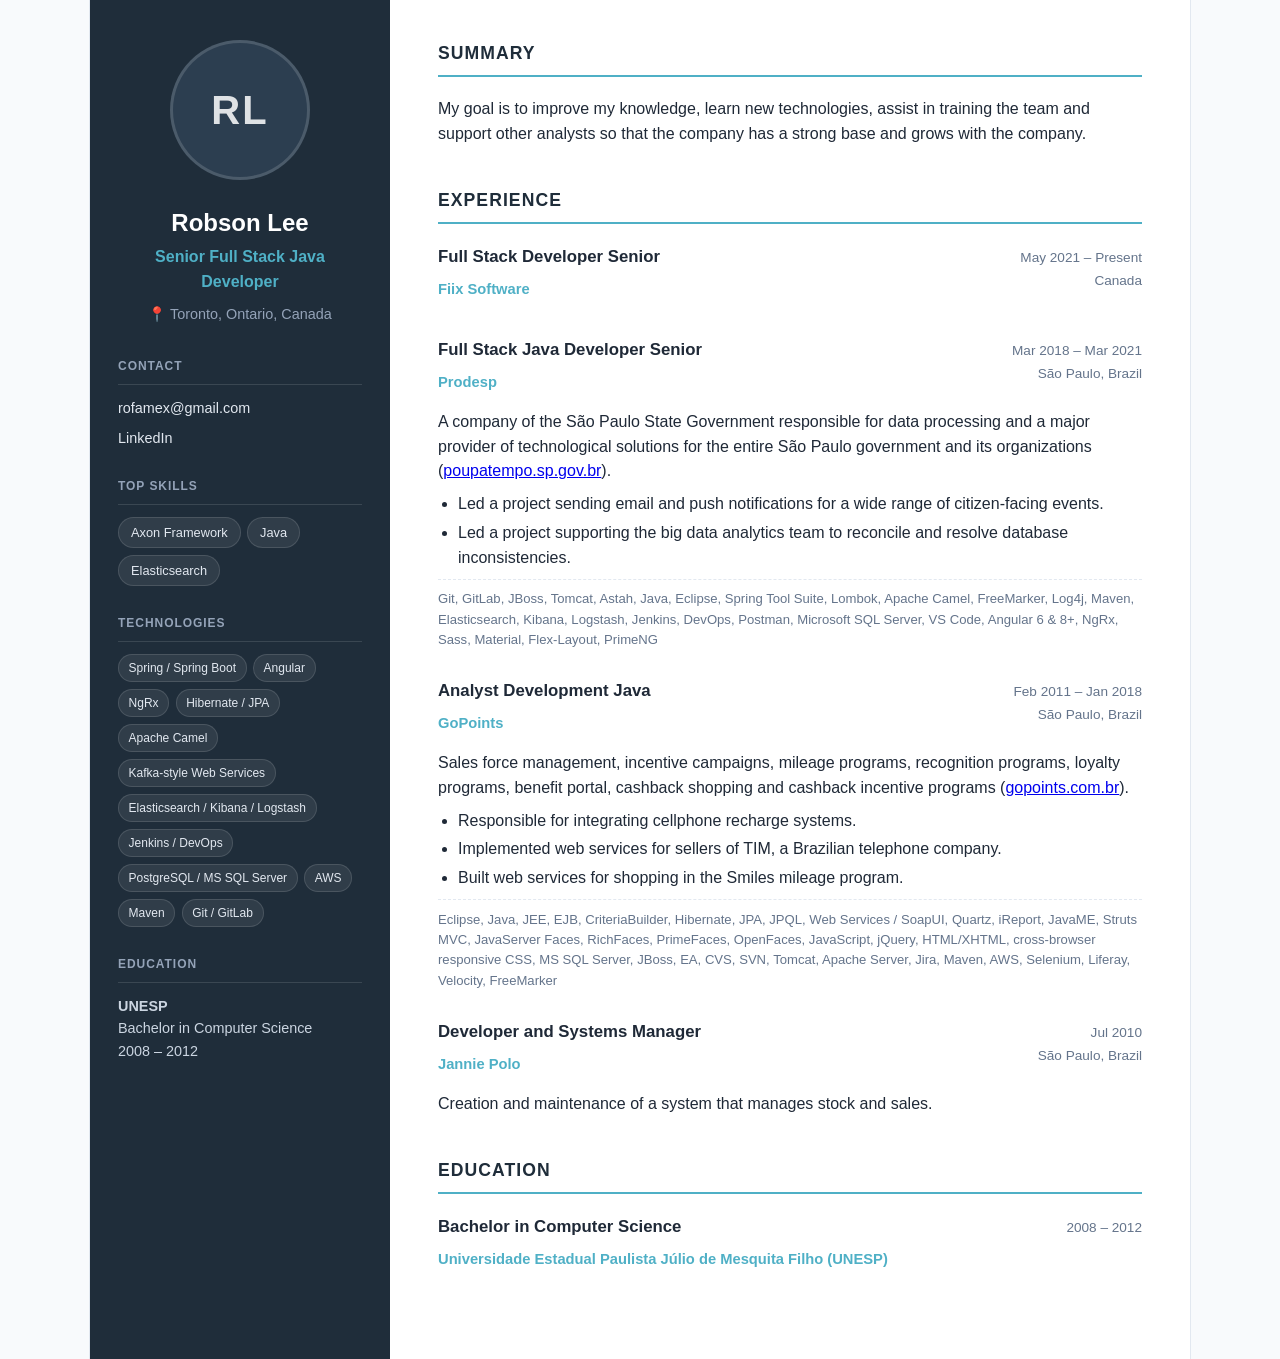
==== index.html @ 29cd68c8 "Replace curriculum showcase with personal résumé site Swap the learning-roadmap showcase for a résum" ====
<!DOCTYPE html>
<html lang="en">
<head>
<meta charset="UTF-8">
<meta name="viewport" content="width=device-width, initial-scale=1.0">
<title>Robson Lee — Senior Full Stack Java Developer</title>
<link rel="stylesheet" href="assets/css/style.css">
</head>
<body>
<div class="page">

  <aside class="sidebar">
    <div class="avatar">
      <img src="assets/img/photo.jpg" alt="Robson Lee"
           onerror="this.style.display='none'; this.parentElement.classList.add('avatar--empty')">
      <span class="avatar-fallback" aria-hidden="true">RL</span>
    </div>

    <h1 class="name">Robson Lee</h1>
    <p class="title">Senior Full Stack Java Developer</p>
    <p class="location">📍 Toronto, Ontario, Canada</p>

    <div class="sidebar-section">
      <h2>Contact</h2>
      <ul class="contact-list">
        <li><a href="mailto:rofamex@gmail.com">rofamex@gmail.com</a></li>
        <li><a href="https://www.linkedin.com/in/robsonlee-78b22043" target="_blank" rel="noopener">LinkedIn</a></li>
      </ul>
    </div>

    <div class="sidebar-section">
      <h2>Top Skills</h2>
      <ul class="pill-list">
        <li>Axon Framework</li>
        <li>Java</li>
        <li>Elasticsearch</li>
      </ul>
    </div>

    <div class="sidebar-section">
      <h2>Technologies</h2>
      <ul class="pill-list pill-list--tight">
        <li>Spring / Spring Boot</li>
        <li>Angular</li>
        <li>NgRx</li>
        <li>Hibernate / JPA</li>
        <li>Apache Camel</li>
        <li>Kafka-style Web Services</li>
        <li>Elasticsearch / Kibana / Logstash</li>
        <li>Jenkins / DevOps</li>
        <li>PostgreSQL / MS SQL Server</li>
        <li>AWS</li>
        <li>Maven</li>
        <li>Git / GitLab</li>
      </ul>
    </div>

    <div class="sidebar-section">
      <h2>Education</h2>
      <p class="edu">
        <strong>UNESP</strong><br>
        Bachelor in Computer Science<br>
        2008 – 2012
      </p>
    </div>
  </aside>

  <main class="content">

    <section class="block">
      <h2 class="block-title">Summary</h2>
      <p>
        My goal is to improve my knowledge, learn new technologies, assist in training the team
        and support other analysts so that the company has a strong base and grows with the company.
      </p>
    </section>

    <section class="block">
      <h2 class="block-title">Experience</h2>

      <article class="job">
        <div class="job-head">
          <div>
            <h3>Full Stack Developer Senior</h3>
            <p class="job-company">Fiix Software</p>
          </div>
          <div class="job-meta">
            <span class="job-dates">May 2021 – Present</span>
            <span class="job-location">Canada</span>
          </div>
        </div>
      </article>

      <article class="job">
        <div class="job-head">
          <div>
            <h3>Full Stack Java Developer Senior</h3>
            <p class="job-company">Prodesp</p>
          </div>
          <div class="job-meta">
            <span class="job-dates">Mar 2018 – Mar 2021</span>
            <span class="job-location">São Paulo, Brazil</span>
          </div>
        </div>
        <p>
          A company of the São Paulo State Government responsible for data processing and a major
          provider of technological solutions for the entire São Paulo government and its
          organizations (<a href="https://www.poupatempo.sp.gov.br/" target="_blank" rel="noopener">poupatempo.sp.gov.br</a>).
        </p>
        <ul>
          <li>Led a project sending email and push notifications for a wide range of citizen-facing events.</li>
          <li>Led a project supporting the big data analytics team to reconcile and resolve database inconsistencies.</li>
        </ul>
        <p class="job-tech">
          Git, GitLab, JBoss, Tomcat, Astah, Java, Eclipse, Spring Tool Suite, Lombok, Apache Camel,
          FreeMarker, Log4j, Maven, Elasticsearch, Kibana, Logstash, Jenkins, DevOps, Postman,
          Microsoft SQL Server, VS Code, Angular 6 &amp; 8+, NgRx, Sass, Material, Flex-Layout, PrimeNG
        </p>
      </article>

      <article class="job">
        <div class="job-head">
          <div>
            <h3>Analyst Development Java</h3>
            <p class="job-company">GoPoints</p>
          </div>
          <div class="job-meta">
            <span class="job-dates">Feb 2011 – Jan 2018</span>
            <span class="job-location">São Paulo, Brazil</span>
          </div>
        </div>
        <p>
          Sales force management, incentive campaigns, mileage programs, recognition programs,
          loyalty programs, benefit portal, cashback shopping and cashback incentive programs
          (<a href="https://www.gopoints.com.br/" target="_blank" rel="noopener">gopoints.com.br</a>).
        </p>
        <ul>
          <li>Responsible for integrating cellphone recharge systems.</li>
          <li>Implemented web services for sellers of TIM, a Brazilian telephone company.</li>
          <li>Built web services for shopping in the Smiles mileage program.</li>
        </ul>
        <p class="job-tech">
          Eclipse, Java, JEE, EJB, CriteriaBuilder, Hibernate, JPA, JPQL, Web Services / SoapUI,
          Quartz, iReport, JavaME, Struts MVC, JavaServer Faces, RichFaces, PrimeFaces, OpenFaces,
          JavaScript, jQuery, HTML/XHTML, cross-browser responsive CSS, MS SQL Server, JBoss,
          EA, CVS, SVN, Tomcat, Apache Server, Jira, Maven, AWS, Selenium, Liferay, Velocity, FreeMarker
        </p>
      </article>

      <article class="job">
        <div class="job-head">
          <div>
            <h3>Developer and Systems Manager</h3>
            <p class="job-company">Jannie Polo</p>
          </div>
          <div class="job-meta">
            <span class="job-dates">Jul 2010</span>
            <span class="job-location">São Paulo, Brazil</span>
          </div>
        </div>
        <p>Creation and maintenance of a system that manages stock and sales.</p>
      </article>
    </section>

    <section class="block">
      <h2 class="block-title">Education</h2>
      <article class="job">
        <div class="job-head">
          <div>
            <h3>Bachelor in Computer Science</h3>
            <p class="job-company">Universidade Estadual Paulista Júlio de Mesquita Filho (UNESP)</p>
          </div>
          <div class="job-meta">
            <span class="job-dates">2008 – 2012</span>
          </div>
        </div>
      </article>
    </section>

  </main>
</div>
</body>
</html>
---- assets/css/style.css ----
:root {
  --navy: #1f2d3a;
  --navy-light: #2c3e50;
  --accent: #4fb0c6;
  --ink: #1f2937;
  --muted: #64748b;
  --border: #e2e8f0;
  --bg: #f8fafc;
  --card: #ffffff;
}

* { box-sizing: border-box; }

body {
  margin: 0;
  font-family: -apple-system, BlinkMacSystemFont, "Segoe UI", Roboto, Helvetica, Arial, sans-serif;
  color: var(--ink);
  background: var(--bg);
  line-height: 1.55;
}

.page {
  display: grid;
  grid-template-columns: 300px 1fr;
  min-height: 100vh;
  max-width: 1100px;
  margin: 0 auto;
  box-shadow: 0 0 0 1px var(--border);
  background: var(--card);
}

/* Sidebar */
.sidebar {
  background: var(--navy);
  color: #e2e8f0;
  padding: 2.5rem 1.75rem;
}

.avatar {
  width: 140px;
  height: 140px;
  border-radius: 50%;
  overflow: hidden;
  margin: 0 auto 1.5rem;
  background: var(--navy-light);
  display: flex;
  align-items: center;
  justify-content: center;
  border: 3px solid rgba(255, 255, 255, 0.15);
}

.avatar img {
  width: 100%;
  height: 100%;
  object-fit: cover;
}

.avatar-fallback {
  display: none;
  font-size: 2.5rem;
  font-weight: 600;
  color: rgba(255, 255, 255, 0.85);
  letter-spacing: 0.05em;
}

/* Shown only when the photo fails to load, i.e. assets/img/photo.jpg is not yet present */
.avatar--empty .avatar-fallback {
  display: block;
}

.name {
  font-size: 1.5rem;
  font-weight: 700;
  text-align: center;
  margin: 0 0 0.25rem;
  color: #fff;
}

.title {
  text-align: center;
  color: var(--accent);
  font-weight: 600;
  margin: 0 0 0.5rem;
}

.location {
  text-align: center;
  color: #94a3b8;
  font-size: 0.9rem;
  margin: 0 0 2rem;
}

.sidebar-section {
  margin-bottom: 1.75rem;
}

.sidebar-section h2 {
  font-size: 0.75rem;
  text-transform: uppercase;
  letter-spacing: 0.08em;
  color: #94a3b8;
  margin: 0 0 0.75rem;
  border-bottom: 1px solid rgba(255, 255, 255, 0.12);
  padding-bottom: 0.5rem;
}

.contact-list {
  list-style: none;
  margin: 0;
  padding: 0;
  font-size: 0.9rem;
}

.contact-list li {
  margin-bottom: 0.5rem;
  word-break: break-word;
}

.contact-list a {
  color: #e2e8f0;
  text-decoration: none;
}

.contact-list a:hover {
  color: var(--accent);
}

.pill-list {
  list-style: none;
  margin: 0;
  padding: 0;
  display: flex;
  flex-wrap: wrap;
  gap: 0.4rem;
}

.pill-list li {
  background: rgba(255, 255, 255, 0.08);
  border: 1px solid rgba(255, 255, 255, 0.12);
  border-radius: 999px;
  padding: 0.3rem 0.75rem;
  font-size: 0.8rem;
}

.pill-list--tight li {
  font-size: 0.75rem;
  padding: 0.25rem 0.6rem;
}

.edu {
  font-size: 0.9rem;
  color: #cbd5e1;
  margin: 0;
}

/* Main content */
.content {
  padding: 2.5rem 3rem;
}

.block {
  margin-bottom: 2.5rem;
}

.block-title {
  font-size: 1.1rem;
  text-transform: uppercase;
  letter-spacing: 0.06em;
  color: var(--navy);
  border-bottom: 2px solid var(--accent);
  padding-bottom: 0.5rem;
  margin: 0 0 1.25rem;
}

.job {
  margin-bottom: 1.75rem;
}

.job:last-child {
  margin-bottom: 0;
}

.job-head {
  display: flex;
  justify-content: space-between;
  align-items: baseline;
  flex-wrap: wrap;
  gap: 0.25rem 1rem;
  margin-bottom: 0.4rem;
}

.job h3 {
  margin: 0;
  font-size: 1.05rem;
  color: var(--ink);
}

.job-company {
  margin: 0.15rem 0 0;
  color: var(--accent);
  font-weight: 600;
  font-size: 0.92rem;
}

.job-meta {
  text-align: right;
  color: var(--muted);
  font-size: 0.85rem;
  display: flex;
  flex-direction: column;
  gap: 0.1rem;
  white-space: nowrap;
}

.job p {
  margin: 0.5rem 0;
}

.job ul {
  margin: 0.5rem 0;
  padding-left: 1.25rem;
}

.job li {
  margin-bottom: 0.25rem;
}

.job-tech {
  font-size: 0.82rem;
  color: var(--muted);
  border-top: 1px dashed var(--border);
  padding-top: 0.6rem;
  margin-top: 0.75rem;
}

@media (max-width: 800px) {
  .page {
    grid-template-columns: 1fr;
    box-shadow: none;
  }

  .content {
    padding: 2rem 1.5rem;
  }

  .job-meta {
    text-align: left;
  }
}

@media print {
  body { background: #fff; }
  .page { box-shadow: none; max-width: none; }
}
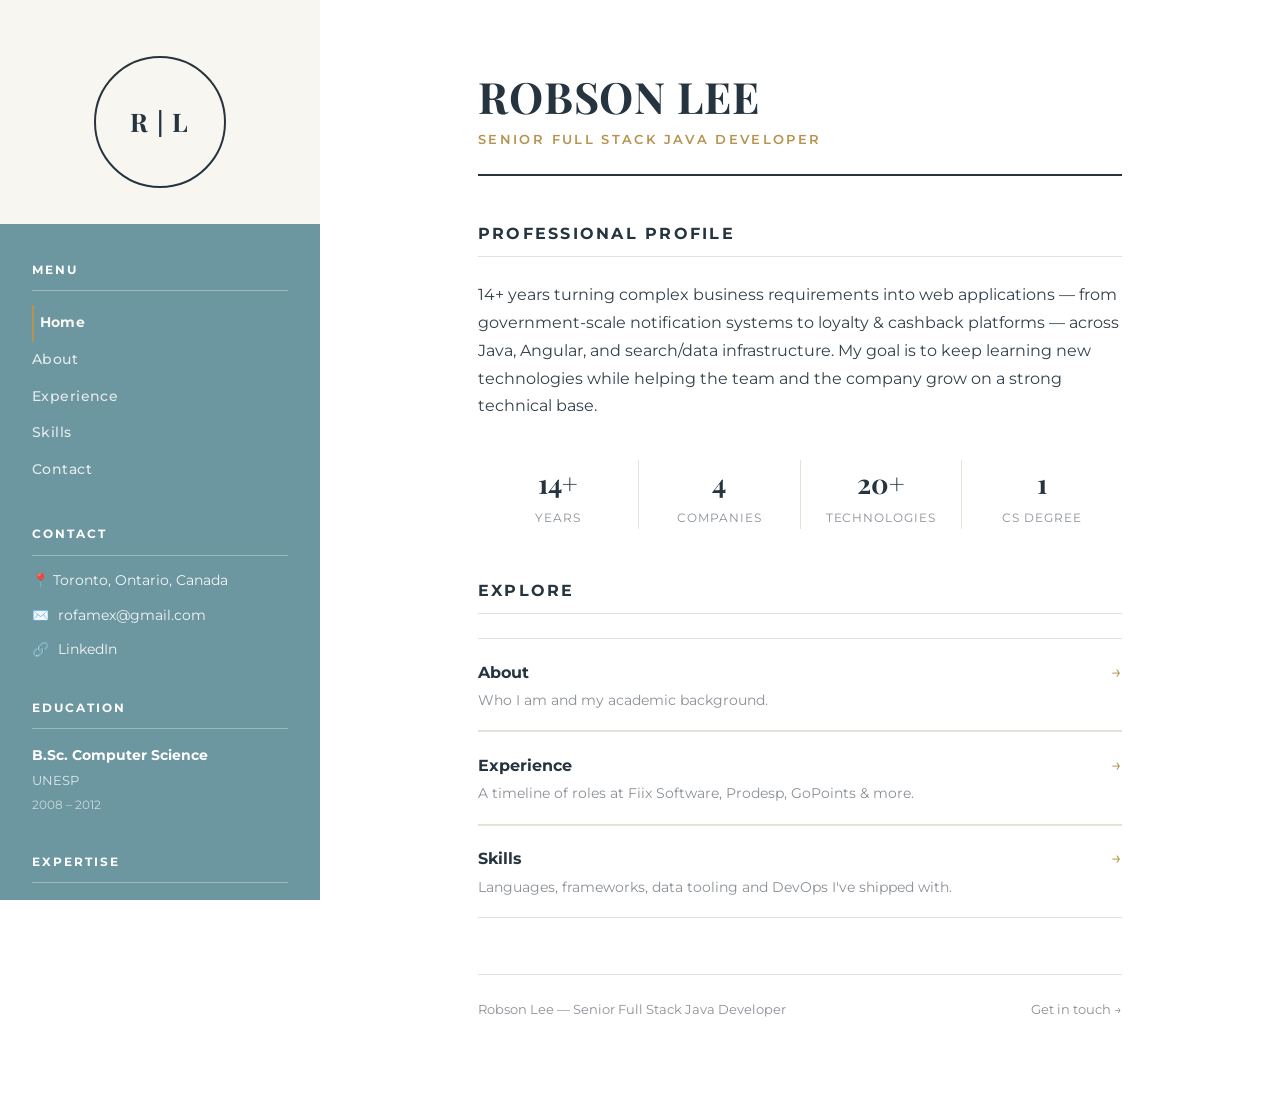
==== commit c87035de: "main" ====
--- a/index.html
+++ b/index.html
@@ -4,180 +4,143 @@
 <meta charset="UTF-8">
 <meta name="viewport" content="width=device-width, initial-scale=1.0">
 <title>Robson Lee — Senior Full Stack Java Developer</title>
+<link rel="preconnect" href="https://fonts.googleapis.com">
+<link rel="preconnect" href="https://fonts.gstatic.com" crossorigin>
+<link href="https://fonts.googleapis.com/css2?family=Playfair+Display:wght@700;800&family=Montserrat:wght@400;500;600;700;800&display=swap" rel="stylesheet">
 <link rel="stylesheet" href="assets/css/style.css">
 </head>
 <body>
-<div class="page">
+<div class="layout">
 
   <aside class="sidebar">
-    <div class="avatar">
-      <img src="assets/img/photo.jpg" alt="Robson Lee"
-           onerror="this.style.display='none'; this.parentElement.classList.add('avatar--empty')">
-      <span class="avatar-fallback" aria-hidden="true">RL</span>
+    <div class="sidebar-top">
+      <div class="avatar">
+        <img src="assets/img/photo.jpg" alt="Robson Lee"
+             onerror="this.style.display='none'; this.parentElement.classList.add('avatar--empty')">
+        <span class="avatar-fallback" aria-hidden="true">R | L</span>
+      </div>
     </div>
 
-    <h1 class="name">Robson Lee</h1>
-    <p class="title">Senior Full Stack Java Developer</p>
-    <p class="location">📍 Toronto, Ontario, Canada</p>
+    <div class="sidebar-bottom">
+      <div class="side-section">
+        <p class="side-heading">Menu</p>
+        <ul class="side-nav">
+          <li><a href="index.html" class="active">Home</a></li>
+          <li><a href="about.html">About</a></li>
+          <li><a href="experience.html">Experience</a></li>
+          <li><a href="skills.html">Skills</a></li>
+          <li><a href="contact.html">Contact</a></li>
+        </ul>
+      </div>
 
-    <div class="sidebar-section">
-      <h2>Contact</h2>
-      <ul class="contact-list">
-        <li><a href="mailto:rofamex@gmail.com">rofamex@gmail.com</a></li>
-        <li><a href="https://www.linkedin.com/in/robsonlee-78b22043" target="_blank" rel="noopener">LinkedIn</a></li>
-      </ul>
-    </div>
+      <div class="side-section">
+        <p class="side-heading">Contact</p>
+        <ul class="side-contact-list">
+          <li>📍 Toronto, Ontario, Canada</li>
+          <li>✉️ <a href="mailto:rofamex@gmail.com">rofamex@gmail.com</a></li>
+          <li>🔗 <a href="https://www.linkedin.com/in/robsonlee-78b22043" target="_blank" rel="noopener">LinkedIn</a></li>
+        </ul>
+      </div>
 
-    <div class="sidebar-section">
-      <h2>Top Skills</h2>
-      <ul class="pill-list">
-        <li>Axon Framework</li>
-        <li>Java</li>
-        <li>Elasticsearch</li>
-      </ul>
-    </div>
+      <div class="side-section">
+        <p class="side-heading">Education</p>
+        <p class="side-edu-degree">B.Sc. Computer Science</p>
+        <p class="side-edu-school">UNESP</p>
+        <p class="side-edu-dates">2008 – 2012</p>
+      </div>
 
-    <div class="sidebar-section">
-      <h2>Technologies</h2>
-      <ul class="pill-list pill-list--tight">
-        <li>Spring / Spring Boot</li>
-        <li>Angular</li>
-        <li>NgRx</li>
-        <li>Hibernate / JPA</li>
-        <li>Apache Camel</li>
-        <li>Kafka-style Web Services</li>
-        <li>Elasticsearch / Kibana / Logstash</li>
-        <li>Jenkins / DevOps</li>
-        <li>PostgreSQL / MS SQL Server</li>
-        <li>AWS</li>
-        <li>Maven</li>
-        <li>Git / GitLab</li>
-      </ul>
-    </div>
-
-    <div class="sidebar-section">
-      <h2>Education</h2>
-      <p class="edu">
-        <strong>UNESP</strong><br>
-        Bachelor in Computer Science<br>
-        2008 – 2012
-      </p>
+      <div class="side-section">
+        <p class="side-heading">Expertise</p>
+        <ul class="side-plain-list">
+          <li>Axon Framework</li>
+          <li>Java</li>
+          <li>Elasticsearch</li>
+        </ul>
+      </div>
     </div>
   </aside>
 
-  <main class="content">
+  <main class="main">
+    <div class="main-inner">
 
-    <section class="block">
-      <h2 class="block-title">Summary</h2>
-      <p>
-        My goal is to improve my knowledge, learn new technologies, assist in training the team
-        and support other analysts so that the company has a strong base and grows with the company.
-      </p>
-    </section>
+      <div class="masthead">
+        <h1 class="masthead-name">Robson Lee</h1>
+        <p class="masthead-title">Senior Full Stack Java Developer</p>
+        <hr class="masthead-rule">
+      </div>
 
-    <section class="block">
-      <h2 class="block-title">Experience</h2>
+      <div class="section-block">
+        <p class="section-heading">Professional Profile</p>
+        <hr class="section-rule">
+        <p class="lede">
+          14+ years turning complex business requirements into web applications —
+          from government-scale notification systems to loyalty &amp; cashback
+          platforms — across Java, Angular, and search/data infrastructure. My
+          goal is to keep learning new technologies while helping the team and
+          the company grow on a strong technical base.
+        </p>
 
-      <article class="job">
-        <div class="job-head">
-          <div>
-            <h3>Full Stack Developer Senior</h3>
-            <p class="job-company">Fiix Software</p>
+        <div class="stats-row">
+          <div class="stat">
+            <div class="stat-num">14+</div>
+            <div class="stat-label">Years</div>
           </div>
-          <div class="job-meta">
-            <span class="job-dates">May 2021 – Present</span>
-            <span class="job-location">Canada</span>
+          <div class="stat">
+            <div class="stat-num">4</div>
+            <div class="stat-label">Companies</div>
+          </div>
+          <div class="stat">
+            <div class="stat-num">20+</div>
+            <div class="stat-label">Technologies</div>
+          </div>
+          <div class="stat">
+            <div class="stat-num">1</div>
+            <div class="stat-label">CS Degree</div>
           </div>
         </div>
-      </article>
+      </div>
 
-      <article class="job">
-        <div class="job-head">
-          <div>
-            <h3>Full Stack Java Developer Senior</h3>
-            <p class="job-company">Prodesp</p>
-          </div>
-          <div class="job-meta">
-            <span class="job-dates">Mar 2018 – Mar 2021</span>
-            <span class="job-location">São Paulo, Brazil</span>
-          </div>
-        </div>
-        <p>
-          A company of the São Paulo State Government responsible for data processing and a major
-          provider of technological solutions for the entire São Paulo government and its
-          organizations (<a href="https://www.poupatempo.sp.gov.br/" target="_blank" rel="noopener">poupatempo.sp.gov.br</a>).
-        </p>
-        <ul>
-          <li>Led a project sending email and push notifications for a wide range of citizen-facing events.</li>
-          <li>Led a project supporting the big data analytics team to reconcile and resolve database inconsistencies.</li>
+      <div class="section-block">
+        <p class="section-heading">Explore</p>
+        <hr class="section-rule">
+        <ul class="link-list">
+          <li>
+            <a href="about.html" class="link-item">
+              <div class="link-item-text">
+                <h3>About</h3>
+                <p>Who I am and my academic background.</p>
+              </div>
+              <span class="link-item-arrow">→</span>
+            </a>
+          </li>
+          <li>
+            <a href="experience.html" class="link-item">
+              <div class="link-item-text">
+                <h3>Experience</h3>
+                <p>A timeline of roles at Fiix Software, Prodesp, GoPoints &amp; more.</p>
+              </div>
+              <span class="link-item-arrow">→</span>
+            </a>
+          </li>
+          <li>
+            <a href="skills.html" class="link-item">
+              <div class="link-item-text">
+                <h3>Skills</h3>
+                <p>Languages, frameworks, data tooling and DevOps I've shipped with.</p>
+              </div>
+              <span class="link-item-arrow">→</span>
+            </a>
+          </li>
         </ul>
-        <p class="job-tech">
-          Git, GitLab, JBoss, Tomcat, Astah, Java, Eclipse, Spring Tool Suite, Lombok, Apache Camel,
-          FreeMarker, Log4j, Maven, Elasticsearch, Kibana, Logstash, Jenkins, DevOps, Postman,
-          Microsoft SQL Server, VS Code, Angular 6 &amp; 8+, NgRx, Sass, Material, Flex-Layout, PrimeNG
-        </p>
-      </article>
+      </div>
 
-      <article class="job">
-        <div class="job-head">
-          <div>
-            <h3>Analyst Development Java</h3>
-            <p class="job-company">GoPoints</p>
-          </div>
-          <div class="job-meta">
-            <span class="job-dates">Feb 2011 – Jan 2018</span>
-            <span class="job-location">São Paulo, Brazil</span>
-          </div>
-        </div>
-        <p>
-          Sales force management, incentive campaigns, mileage programs, recognition programs,
-          loyalty programs, benefit portal, cashback shopping and cashback incentive programs
-          (<a href="https://www.gopoints.com.br/" target="_blank" rel="noopener">gopoints.com.br</a>).
-        </p>
-        <ul>
-          <li>Responsible for integrating cellphone recharge systems.</li>
-          <li>Implemented web services for sellers of TIM, a Brazilian telephone company.</li>
-          <li>Built web services for shopping in the Smiles mileage program.</li>
-        </ul>
-        <p class="job-tech">
-          Eclipse, Java, JEE, EJB, CriteriaBuilder, Hibernate, JPA, JPQL, Web Services / SoapUI,
-          Quartz, iReport, JavaME, Struts MVC, JavaServer Faces, RichFaces, PrimeFaces, OpenFaces,
-          JavaScript, jQuery, HTML/XHTML, cross-browser responsive CSS, MS SQL Server, JBoss,
-          EA, CVS, SVN, Tomcat, Apache Server, Jira, Maven, AWS, Selenium, Liferay, Velocity, FreeMarker
-        </p>
-      </article>
+      <div class="main-footer">
+        <span>Robson Lee — Senior Full Stack Java Developer</span>
+        <a href="contact.html">Get in touch →</a>
+      </div>
+    </div>
+  </main>
 
-      <article class="job">
-        <div class="job-head">
-          <div>
-            <h3>Developer and Systems Manager</h3>
-            <p class="job-company">Jannie Polo</p>
-          </div>
-          <div class="job-meta">
-            <span class="job-dates">Jul 2010</span>
-            <span class="job-location">São Paulo, Brazil</span>
-          </div>
-        </div>
-        <p>Creation and maintenance of a system that manages stock and sales.</p>
-      </article>
-    </section>
-
-    <section class="block">
-      <h2 class="block-title">Education</h2>
-      <article class="job">
-        <div class="job-head">
-          <div>
-            <h3>Bachelor in Computer Science</h3>
-            <p class="job-company">Universidade Estadual Paulista Júlio de Mesquita Filho (UNESP)</p>
-          </div>
-          <div class="job-meta">
-            <span class="job-dates">2008 – 2012</span>
-          </div>
-        </div>
-      </article>
-    </section>
-
-  </main>
 </div>
 </body>
 </html>
--- a/assets/css/style.css
+++ b/assets/css/style.css
@@ -1,254 +1,412 @@
+/* ---------- Design tokens (Michelle Harper–style template) ---------- */
 :root {
-  --navy: #1f2d3a;
-  --navy-light: #2c3e50;
-  --accent: #4fb0c6;
-  --ink: #1f2937;
-  --muted: #64748b;
-  --border: #e2e8f0;
-  --bg: #f8fafc;
-  --card: #ffffff;
+  --cream: #f7f6f1;
+  --teal: #6c96a0;
+  --teal-deep: #587e88;
+  --teal-line: rgba(255, 255, 255, 0.32);
+  --navy: #26343f;
+  --navy-soft: #3b4c59;
+  --gold: #b6934f;
+  --ink: #33404b;
+  --muted: #8b9096;
+  --border: #e4e1d8;
+  --white: #ffffff;
+  --radius: 6px;
 }
 
 * { box-sizing: border-box; }
+html { scroll-behavior: smooth; }
 
 body {
   margin: 0;
-  font-family: -apple-system, BlinkMacSystemFont, "Segoe UI", Roboto, Helvetica, Arial, sans-serif;
+  font-family: "Montserrat", -apple-system, BlinkMacSystemFont, "Segoe UI", sans-serif;
   color: var(--ink);
-  background: var(--bg);
-  line-height: 1.55;
-}
-
-.page {
+  background: var(--white);
+  line-height: 1.7;
+  -webkit-font-smoothing: antialiased;
+}
+
+.serif, .masthead-name {
+  font-family: "Playfair Display", Georgia, "Times New Roman", serif;
+}
+
+a { color: inherit; }
+img { max-width: 100%; display: block; }
+
+/* ---------- Layout ---------- */
+.layout {
   display: grid;
-  grid-template-columns: 300px 1fr;
+  grid-template-columns: 320px 1fr;
   min-height: 100vh;
-  max-width: 1100px;
-  margin: 0 auto;
-  box-shadow: 0 0 0 1px var(--border);
-  background: var(--card);
-}
-
-/* Sidebar */
+}
+
 .sidebar {
-  background: var(--navy);
-  color: #e2e8f0;
-  padding: 2.5rem 1.75rem;
+  position: sticky;
+  top: 0;
+  height: 100vh;
+  display: flex;
+  flex-direction: column;
+}
+
+.main { background: var(--white); min-width: 0; }
+
+.main-inner { max-width: 740px; margin: 0 auto; padding: 4.5rem 3rem 5rem; }
+
+@media (max-width: 900px) {
+  .layout { grid-template-columns: 1fr; }
+  .sidebar { position: static; height: auto; }
+  .main-inner { padding: 3rem 1.5rem 4rem; }
+}
+
+/* ---------- Sidebar: top (monogram) ---------- */
+.sidebar-top {
+  background: var(--cream);
+  padding: 3.5rem 2rem 2.25rem;
+  display: flex;
+  justify-content: center;
 }
 
 .avatar {
-  width: 140px;
-  height: 140px;
+  position: relative;
+  width: 132px;
+  height: 132px;
   border-radius: 50%;
   overflow: hidden;
-  margin: 0 auto 1.5rem;
-  background: var(--navy-light);
+  background: transparent;
   display: flex;
   align-items: center;
   justify-content: center;
-  border: 3px solid rgba(255, 255, 255, 0.15);
-}
-
-.avatar img {
-  width: 100%;
-  height: 100%;
-  object-fit: cover;
-}
+  border: 2px solid var(--navy);
+}
+
+.avatar img { width: 100%; height: 100%; object-fit: cover; }
 
 .avatar-fallback {
   display: none;
-  font-size: 2.5rem;
+  font-family: "Playfair Display", serif;
+  font-size: 1.6rem;
+  font-weight: 700;
+  color: var(--navy);
+  letter-spacing: 0.06em;
+}
+
+.avatar--empty .avatar-fallback { display: block; }
+
+/* ---------- Sidebar: bottom (teal) ---------- */
+.sidebar-bottom {
+  background: var(--teal);
+  color: #fff;
+  padding: 2.25rem 2rem 3rem;
+  flex: 1;
+  overflow-y: auto;
+}
+
+.side-section { margin-bottom: 2.25rem; }
+.side-section:last-child { margin-bottom: 0; }
+
+.side-heading {
+  font-size: 0.76rem;
+  font-weight: 700;
+  letter-spacing: 0.16em;
+  text-transform: uppercase;
+  color: #fff;
+  margin: 0 0 0.85rem;
+  padding-bottom: 0.6rem;
+  border-bottom: 1px solid var(--teal-line);
+}
+
+/* ---------- Sidebar: nav ---------- */
+.side-nav { list-style: none; margin: 0; padding: 0; }
+
+.side-nav a {
+  display: block;
+  text-decoration: none;
+  color: rgba(255, 255, 255, 0.82);
+  font-size: 0.88rem;
+  font-weight: 500;
+  letter-spacing: 0.03em;
+  padding: 0.4rem 0;
+  transition: color 0.15s ease, padding-left 0.15s ease;
+}
+
+.side-nav a:hover { color: #fff; }
+
+.side-nav a.active {
+  color: var(--cream);
+  font-weight: 700;
+  padding-left: 0.35rem;
+  border-left: 2px solid var(--gold);
+}
+
+/* ---------- Sidebar: contact / education / expertise ---------- */
+.side-contact-list { list-style: none; margin: 0; padding: 0; font-size: 0.86rem; }
+
+.side-contact-list li {
+  display: flex;
+  align-items: flex-start;
+  gap: 0.55rem;
+  margin-bottom: 0.7rem;
+  color: rgba(255, 255, 255, 0.92);
+}
+
+.side-contact-list a { text-decoration: none; color: rgba(255, 255, 255, 0.92); word-break: break-word; }
+.side-contact-list a:hover { color: var(--gold); }
+
+.side-edu-degree { font-weight: 700; font-size: 0.9rem; margin: 0 0 0.15rem; color: #fff; }
+.side-edu-school { font-size: 0.83rem; color: rgba(255, 255, 255, 0.78); margin: 0 0 0.15rem; }
+.side-edu-dates { font-size: 0.78rem; color: rgba(255, 255, 255, 0.65); margin: 0; }
+
+.side-plain-list { list-style: none; margin: 0; padding: 0; font-size: 0.87rem; }
+
+.side-plain-list li {
+  position: relative;
+  padding-left: 0.9rem;
+  margin-bottom: 0.55rem;
+  color: rgba(255, 255, 255, 0.92);
+}
+
+.side-plain-list li::before {
+  content: "";
+  position: absolute;
+  left: 0;
+  top: 0.5em;
+  width: 5px;
+  height: 5px;
+  background: var(--gold);
+}
+
+/* ---------- Main: masthead ---------- */
+.masthead { margin-bottom: 2.75rem; }
+
+.masthead-name {
+  font-size: clamp(2rem, 4vw, 2.7rem);
+  font-weight: 700;
+  letter-spacing: 0.02em;
+  text-transform: uppercase;
+  color: var(--navy);
+  margin: 0 0 0.4rem;
+  line-height: 1.15;
+}
+
+.masthead-title {
+  font-size: 0.82rem;
   font-weight: 600;
-  color: rgba(255, 255, 255, 0.85);
-  letter-spacing: 0.05em;
-}
-
-/* Shown only when the photo fails to load, i.e. assets/img/photo.jpg is not yet present */
-.avatar--empty .avatar-fallback {
-  display: block;
-}
-
-.name {
-  font-size: 1.5rem;
-  font-weight: 700;
+  letter-spacing: 0.18em;
+  text-transform: uppercase;
+  color: var(--gold);
+  margin: 0 0 1.5rem;
+}
+
+.masthead-rule { border: none; border-top: 2px solid var(--navy); margin: 0; }
+
+/* ---------- Main: section heading (heading + full-width rule) ---------- */
+.section-heading {
+  font-size: 1rem;
+  font-weight: 700;
+  letter-spacing: 0.14em;
+  text-transform: uppercase;
+  color: var(--navy);
+  margin: 0 0 0.55rem;
+}
+
+.section-rule {
+  border: none;
+  border-top: 1px solid var(--border);
+  margin: 0 0 1.5rem;
+}
+
+.section-block { margin-bottom: 3rem; }
+.section-block:last-child { margin-bottom: 0; }
+
+.lede { font-size: 1.02rem; color: var(--ink); max-width: 60ch; }
+
+/* ---------- Stats row ---------- */
+.stats-row {
+  display: flex;
+  gap: 0;
+  margin: 2.5rem 0 3rem;
+}
+
+.stat {
+  flex: 1;
   text-align: center;
-  margin: 0 0 0.25rem;
-  color: #fff;
-}
-
-.title {
-  text-align: center;
-  color: var(--accent);
-  font-weight: 600;
-  margin: 0 0 0.5rem;
-}
-
-.location {
-  text-align: center;
-  color: #94a3b8;
-  font-size: 0.9rem;
-  margin: 0 0 2rem;
-}
-
-.sidebar-section {
-  margin-bottom: 1.75rem;
-}
-
-.sidebar-section h2 {
-  font-size: 0.75rem;
+  padding: 0 0.5rem;
+  border-right: 1px solid var(--border);
+}
+
+.stat:last-child { border-right: none; }
+
+.stat-num {
+  font-family: "Playfair Display", serif;
+  font-size: 1.7rem;
+  font-weight: 700;
+  color: var(--navy);
+}
+
+.stat-label {
+  font-size: 0.72rem;
+  color: var(--muted);
   text-transform: uppercase;
   letter-spacing: 0.08em;
-  color: #94a3b8;
-  margin: 0 0 0.75rem;
-  border-bottom: 1px solid rgba(255, 255, 255, 0.12);
-  padding-bottom: 0.5rem;
-}
-
-.contact-list {
-  list-style: none;
-  margin: 0;
-  padding: 0;
-  font-size: 0.9rem;
-}
-
-.contact-list li {
-  margin-bottom: 0.5rem;
-  word-break: break-word;
-}
-
-.contact-list a {
-  color: #e2e8f0;
+  margin-top: 0.2rem;
+}
+
+@media (max-width: 560px) {
+  .stats-row { flex-wrap: wrap; row-gap: 1rem; }
+  .stat { flex: 1 1 50%; border-right: none; }
+}
+
+/* ---------- Link list (home "explore") ---------- */
+.link-list { list-style: none; margin: 0; padding: 0; }
+
+.link-item {
+  display: flex;
+  align-items: baseline;
+  justify-content: space-between;
+  gap: 1rem;
+  padding: 1.1rem 0;
+  border-bottom: 1px solid var(--border);
   text-decoration: none;
-}
-
-.contact-list a:hover {
-  color: var(--accent);
-}
-
-.pill-list {
-  list-style: none;
-  margin: 0;
-  padding: 0;
-  display: flex;
-  flex-wrap: wrap;
-  gap: 0.4rem;
-}
-
-.pill-list li {
-  background: rgba(255, 255, 255, 0.08);
-  border: 1px solid rgba(255, 255, 255, 0.12);
-  border-radius: 999px;
-  padding: 0.3rem 0.75rem;
-  font-size: 0.8rem;
-}
-
-.pill-list--tight li {
-  font-size: 0.75rem;
-  padding: 0.25rem 0.6rem;
-}
-
-.edu {
-  font-size: 0.9rem;
-  color: #cbd5e1;
-  margin: 0;
-}
-
-/* Main content */
-.content {
-  padding: 2.5rem 3rem;
-}
-
-.block {
-  margin-bottom: 2.5rem;
-}
-
-.block-title {
-  font-size: 1.1rem;
-  text-transform: uppercase;
-  letter-spacing: 0.06em;
-  color: var(--navy);
-  border-bottom: 2px solid var(--accent);
-  padding-bottom: 0.5rem;
-  margin: 0 0 1.25rem;
-}
-
-.job {
-  margin-bottom: 1.75rem;
-}
-
-.job:last-child {
-  margin-bottom: 0;
-}
+  color: var(--ink);
+}
+
+.link-item:first-child { border-top: 1px solid var(--border); }
+
+.link-item-text h3 {
+  margin: 0 0 0.2rem;
+  font-size: 1rem;
+  font-weight: 700;
+  color: var(--navy);
+}
+
+.link-item-text p { margin: 0; color: var(--muted); font-size: 0.88rem; }
+
+.link-item-arrow { color: var(--gold); font-size: 1.1rem; flex-shrink: 0; }
+
+/* ---------- Experience: flat stacked entries ---------- */
+.job-list { list-style: none; margin: 0; padding: 0; }
+
+.job-entry {
+  padding: 1.75rem 0;
+  border-bottom: 1px solid var(--border);
+}
+
+.job-entry:first-child { padding-top: 0; }
+.job-entry:last-child { border-bottom: none; padding-bottom: 0; }
 
 .job-head {
   display: flex;
   justify-content: space-between;
   align-items: baseline;
   flex-wrap: wrap;
-  gap: 0.25rem 1rem;
-  margin-bottom: 0.4rem;
-}
-
-.job h3 {
+  gap: 0.2rem 1rem;
+  margin-bottom: 0.3rem;
+}
+
+.job-title-line {
+  font-size: 1rem;
+  font-weight: 700;
+  color: var(--navy);
   margin: 0;
-  font-size: 1.05rem;
-  color: var(--ink);
-}
-
-.job-company {
-  margin: 0.15rem 0 0;
-  color: var(--accent);
-  font-weight: 600;
-  font-size: 0.92rem;
-}
+}
+
+.job-title-line .job-company { color: var(--gold); font-weight: 600; }
 
 .job-meta {
   text-align: right;
   color: var(--muted);
-  font-size: 0.85rem;
-  display: flex;
-  flex-direction: column;
-  gap: 0.1rem;
+  font-size: 0.82rem;
+  font-style: italic;
   white-space: nowrap;
 }
 
-.job p {
-  margin: 0.5rem 0;
-}
-
-.job ul {
-  margin: 0.5rem 0;
-  padding-left: 1.25rem;
-}
-
-.job li {
-  margin-bottom: 0.25rem;
-}
+.job-entry p { margin: 0.6rem 0; }
+.job-entry ul { margin: 0.6rem 0; padding-left: 1.15rem; }
+.job-entry li { margin-bottom: 0.35rem; }
 
 .job-tech {
-  font-size: 0.82rem;
+  font-size: 0.8rem;
+  color: var(--muted) !important;
+  font-style: normal;
+  margin-top: 0.9rem !important;
+}
+
+@media (max-width: 560px) {
+  .job-meta { text-align: left; }
+}
+
+/* ---------- Skills ---------- */
+.skill-group { margin-bottom: 2.25rem; }
+.skill-group:last-child { margin-bottom: 0; }
+
+.skill-group-title {
+  font-size: 0.88rem;
+  font-weight: 700;
+  letter-spacing: 0.08em;
+  text-transform: uppercase;
+  color: var(--navy);
+  margin: 0 0 0.9rem;
+}
+
+.tag-list { list-style: none; margin: 0; padding: 0; display: flex; flex-wrap: wrap; gap: 0.55rem; }
+
+.tag {
+  background: none;
+  border: 1px solid var(--border);
+  color: var(--ink);
+  border-radius: var(--radius);
+  padding: 0.35rem 0.75rem;
+  font-size: 0.84rem;
+}
+
+/* ---------- Contact page ---------- */
+.contact-list-main { list-style: none; margin: 0; padding: 0; }
+
+.contact-row {
+  display: flex;
+  align-items: center;
+  gap: 1rem;
+  padding: 1.25rem 0;
+  border-bottom: 1px solid var(--border);
+  text-decoration: none;
+  color: var(--ink);
+}
+
+.contact-row:first-child { border-top: 1px solid var(--border); }
+
+.contact-row-icon {
+  width: 38px;
+  height: 38px;
+  min-width: 38px;
+  border-radius: 50%;
+  border: 1px solid var(--navy);
+  color: var(--navy);
+  display: flex;
+  align-items: center;
+  justify-content: center;
+  font-size: 1rem;
+}
+
+.contact-row h3 { margin: 0 0 0.1rem; font-size: 0.92rem; font-weight: 700; color: var(--navy); }
+.contact-row p { margin: 0; color: var(--muted); font-size: 0.88rem; word-break: break-word; }
+
+/* ---------- Footer note within main ---------- */
+.main-footer {
+  margin-top: 3.5rem;
+  padding-top: 1.5rem;
+  border-top: 1px solid var(--border);
   color: var(--muted);
-  border-top: 1px dashed var(--border);
-  padding-top: 0.6rem;
-  margin-top: 0.75rem;
-}
-
-@media (max-width: 800px) {
-  .page {
-    grid-template-columns: 1fr;
-    box-shadow: none;
-  }
-
-  .content {
-    padding: 2rem 1.5rem;
-  }
-
-  .job-meta {
-    text-align: left;
-  }
-}
+  font-size: 0.8rem;
+  display: flex;
+  justify-content: space-between;
+  flex-wrap: wrap;
+  gap: 0.5rem;
+}
+
+.main-footer a { color: var(--muted); text-decoration: none; }
+.main-footer a:hover { color: var(--gold); }
 
 @media print {
-  body { background: #fff; }
-  .page { box-shadow: none; max-width: none; }
-}
+  .sidebar { position: static; height: auto; }
+  .layout { grid-template-columns: 280px 1fr; }
+}
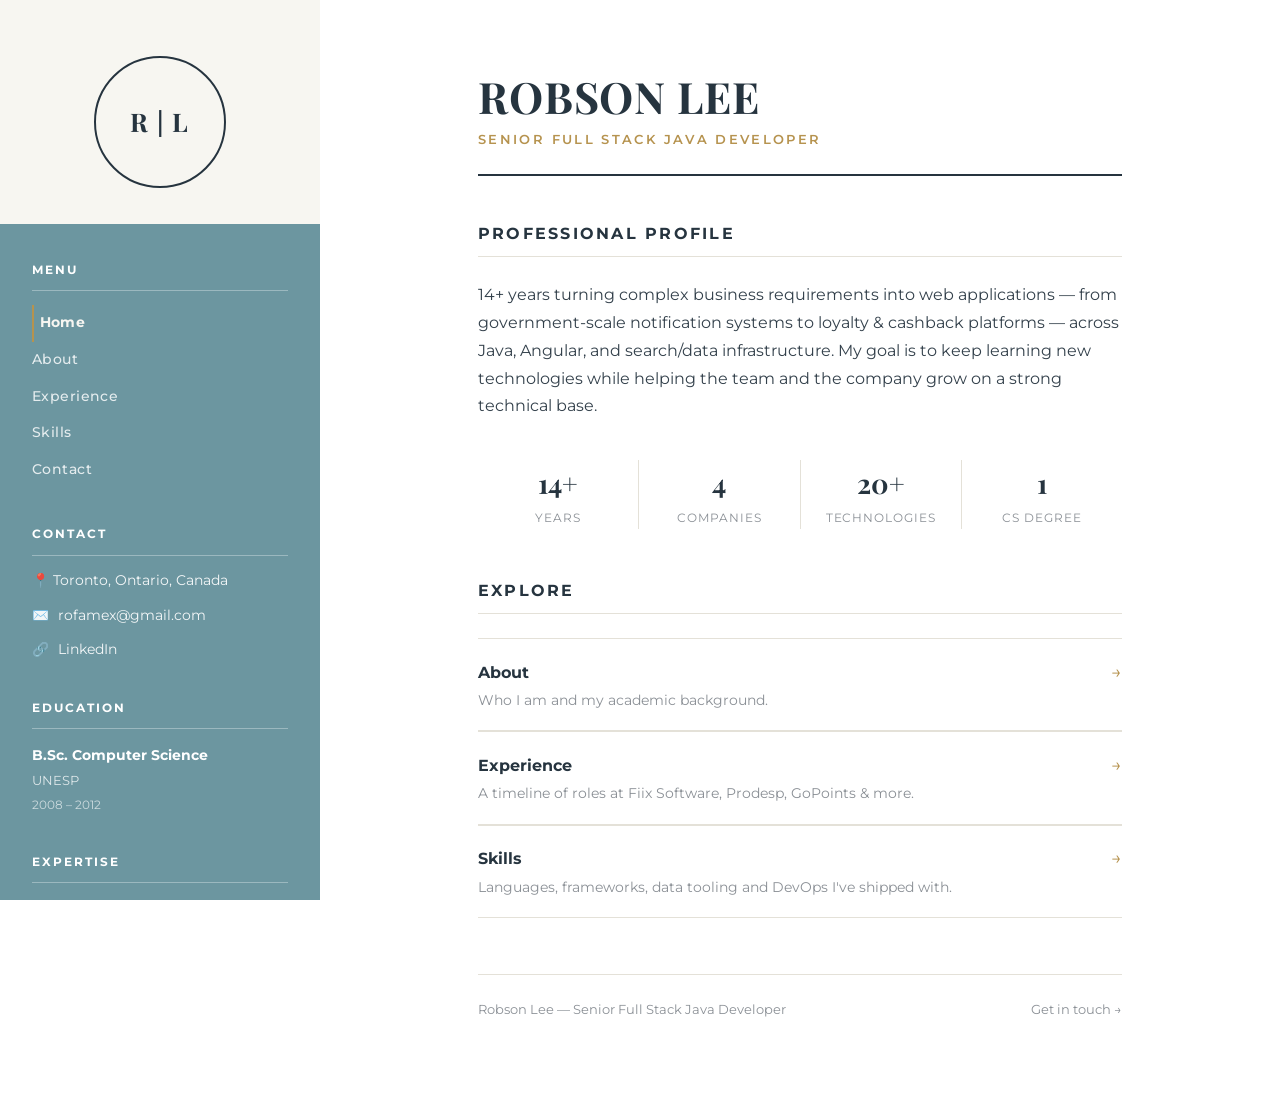
==== commit efa2efb1: "main" ====
--- a/index.html
+++ b/index.html
@@ -8,6 +8,7 @@
 <link rel="preconnect" href="https://fonts.gstatic.com" crossorigin>
 <link href="https://fonts.googleapis.com/css2?family=Playfair+Display:wght@700;800&family=Montserrat:wght@400;500;600;700;800&display=swap" rel="stylesheet">
 <link rel="stylesheet" href="assets/css/style.css">
+<noscript><style>body{opacity:1 !important;}</style></noscript>
 </head>
 <body>
 <div class="layout">
@@ -82,19 +83,19 @@
 
         <div class="stats-row">
           <div class="stat">
-            <div class="stat-num">14+</div>
+            <div class="stat-num" data-count="14" data-suffix="+">14+</div>
             <div class="stat-label">Years</div>
           </div>
           <div class="stat">
-            <div class="stat-num">4</div>
+            <div class="stat-num" data-count="4">4</div>
             <div class="stat-label">Companies</div>
           </div>
           <div class="stat">
-            <div class="stat-num">20+</div>
+            <div class="stat-num" data-count="20" data-suffix="+">20+</div>
             <div class="stat-label">Technologies</div>
           </div>
           <div class="stat">
-            <div class="stat-num">1</div>
+            <div class="stat-num" data-count="1">1</div>
             <div class="stat-label">CS Degree</div>
           </div>
         </div>
@@ -142,5 +143,6 @@
   </main>
 
 </div>
+<script src="assets/js/main.js" defer></script>
 </body>
 </html>
--- a/assets/css/style.css
+++ b/assets/css/style.css
@@ -21,9 +21,36 @@
   margin: 0;
   font-family: "Montserrat", -apple-system, BlinkMacSystemFont, "Segoe UI", sans-serif;
   color: var(--ink);
-  background: var(--white);
+  background: #f1efe9;
   line-height: 1.7;
   -webkit-font-smoothing: antialiased;
+  overflow-x: hidden;
+  opacity: 0;
+  transition: opacity 0.5s ease;
+}
+
+body.is-ready { opacity: 1; }
+
+/* ---------- Motion (scroll reveal, avatar tilt) ---------- */
+.reveal {
+  opacity: 0;
+  transform: translateY(18px);
+  transition: opacity 0.6s cubic-bezier(0.16, 0.84, 0.44, 1),
+              transform 0.6s cubic-bezier(0.16, 0.84, 0.44, 1);
+}
+
+.reveal.is-visible { opacity: 1; transform: translateY(0); }
+
+.avatar { transition: transform 0.4s cubic-bezier(0.16, 0.84, 0.44, 1); will-change: transform; }
+
+.main-inner { opacity: 1; transition: opacity 0.18s ease; }
+.main-inner.is-swapping { opacity: 0; }
+
+@media (prefers-reduced-motion: reduce) {
+  body { opacity: 1; transition: none; }
+  .reveal { opacity: 1 !important; transform: none !important; transition: none !important; }
+  .avatar { transition: none; }
+  .main-inner { transition: none; }
 }
 
 .serif, .masthead-name {
@@ -38,6 +65,10 @@
   display: grid;
   grid-template-columns: 320px 1fr;
   min-height: 100vh;
+  max-width: 1440px;
+  margin: 0 auto;
+  background: var(--white);
+  box-shadow: 0 0 60px rgba(38, 52, 63, 0.08);
 }
 
 .sidebar {
@@ -52,10 +83,29 @@
 
 .main-inner { max-width: 740px; margin: 0 auto; padding: 4.5rem 3rem 5rem; }
 
-@media (max-width: 900px) {
+/* Tablets and small laptops: narrower fixed sidebar, tighter main padding */
+@media (max-width: 1100px) {
+  .layout { grid-template-columns: 260px 1fr; }
+  .main-inner { padding: 3.5rem 2rem 4rem; }
+}
+
+/* Below this, stack sidebar above content */
+@media (max-width: 860px) {
   .layout { grid-template-columns: 1fr; }
   .sidebar { position: static; height: auto; }
-  .main-inner { padding: 3rem 1.5rem 4rem; }
+  .main-inner { max-width: 640px; padding: 2.75rem 1.5rem 3.5rem; }
+}
+
+/* Phones */
+@media (max-width: 480px) {
+  .main-inner { padding: 2.25rem 1.1rem 3rem; }
+  .sidebar-top { padding: 2.5rem 1.25rem 1.75rem; }
+  .sidebar-bottom { padding: 1.75rem 1.25rem 2.25rem; }
+}
+
+/* Very small phones */
+@media (max-width: 360px) {
+  .main-inner { padding: 1.75rem 0.9rem 2.5rem; }
 }
 
 /* ---------- Sidebar: top (monogram) ---------- */
@@ -91,6 +141,11 @@
 }
 
 .avatar--empty .avatar-fallback { display: block; }
+
+@media (max-width: 480px) {
+  .avatar { width: 104px; height: 104px; }
+  .avatar-fallback { font-size: 1.3rem; }
+}
 
 /* ---------- Sidebar: bottom (teal) ---------- */
 .sidebar-bottom {
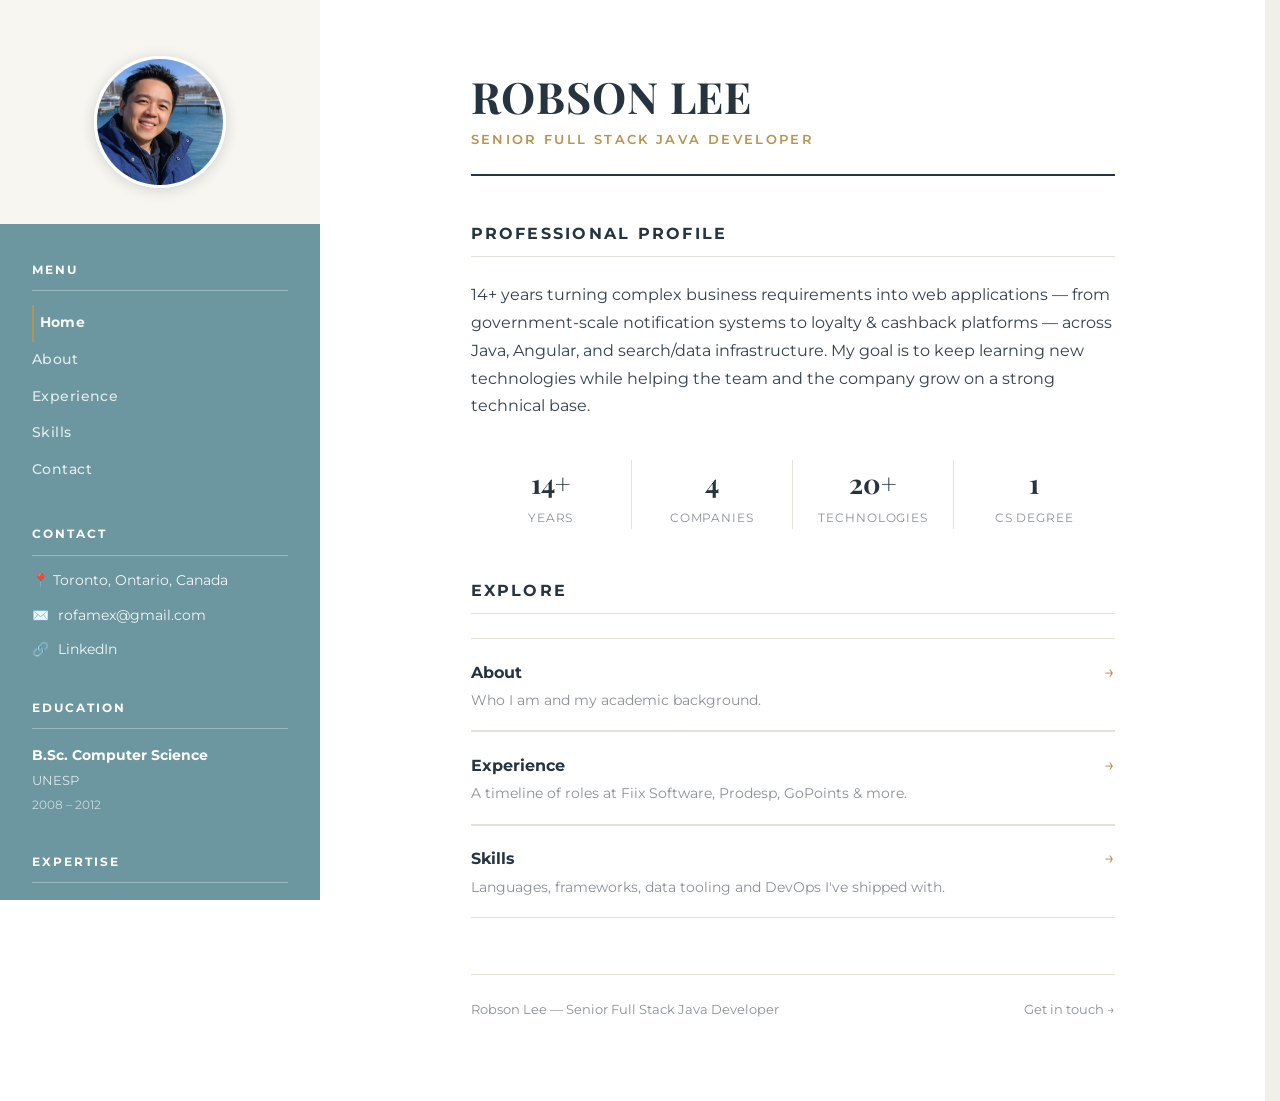
==== commit fab89344: "main" ====
--- a/index.html
+++ b/index.html
@@ -11,12 +11,22 @@
 <noscript><style>body{opacity:1 !important;}</style></noscript>
 </head>
 <body>
+<div class="nav-backdrop"></div>
+<div class="mobile-topbar">
+  <a href="index.html" class="mobile-brand">
+    <span class="mobile-brand-mark">RL</span>
+    <span class="mobile-brand-name">Robson Lee</span>
+  </a>
+  <button class="nav-toggle" aria-label="Toggle menu" aria-expanded="false" aria-controls="site-sidebar">
+    <span></span><span></span><span></span>
+  </button>
+</div>
 <div class="layout">
 
-  <aside class="sidebar">
+  <aside class="sidebar" id="site-sidebar">
     <div class="sidebar-top">
       <div class="avatar">
-        <img src="assets/img/photo.jpg" alt="Robson Lee"
+        <img src="assets/img/my_photo.jpg" alt="Robson Lee"
              onerror="this.style.display='none'; this.parentElement.classList.add('avatar--empty')">
         <span class="avatar-fallback" aria-hidden="true">R | L</span>
       </div>
--- a/assets/css/style.css
+++ b/assets/css/style.css
@@ -15,7 +15,12 @@
 }
 
 * { box-sizing: border-box; }
-html { scroll-behavior: smooth; }
+
+html {
+  scroll-behavior: smooth;
+  overflow-y: scroll;
+  scrollbar-gutter: stable;
+}
 
 body {
   margin: 0;
@@ -83,16 +88,117 @@
 
 .main-inner { max-width: 740px; margin: 0 auto; padding: 4.5rem 3rem 5rem; }
 
+/* ---------- Mobile top bar + off-canvas nav (hidden on desktop) ---------- */
+.mobile-topbar { display: none; }
+.nav-backdrop { display: none; }
+
+.nav-toggle {
+  display: none;
+  background: none;
+  border: none;
+  padding: 8px;
+  cursor: pointer;
+  flex-shrink: 0;
+}
+
+.nav-toggle span {
+  display: block;
+  width: 22px;
+  height: 2px;
+  background: #fff;
+  margin: 5px 0;
+  border-radius: 1px;
+  transition: transform 0.3s ease, opacity 0.3s ease;
+}
+
+.mobile-brand {
+  display: flex;
+  align-items: center;
+  gap: 0.6rem;
+  text-decoration: none;
+  color: #fff;
+  min-width: 0;
+}
+
+.mobile-brand-mark {
+  width: 32px;
+  height: 32px;
+  min-width: 32px;
+  border-radius: 50%;
+  border: 2px solid rgba(255, 255, 255, 0.6);
+  display: flex;
+  align-items: center;
+  justify-content: center;
+  font-family: "Playfair Display", serif;
+  font-weight: 700;
+  font-size: 0.76rem;
+}
+
+.mobile-brand-name {
+  font-weight: 600;
+  font-size: 0.95rem;
+  letter-spacing: 0.02em;
+  white-space: nowrap;
+  overflow: hidden;
+  text-overflow: ellipsis;
+}
+
 /* Tablets and small laptops: narrower fixed sidebar, tighter main padding */
 @media (max-width: 1100px) {
   .layout { grid-template-columns: 260px 1fr; }
   .main-inner { padding: 3.5rem 2rem 4rem; }
 }
 
-/* Below this, stack sidebar above content */
+/* Below this: collapse sidebar into a hamburger-triggered off-canvas drawer */
 @media (max-width: 860px) {
   .layout { grid-template-columns: 1fr; }
-  .sidebar { position: static; height: auto; }
+
+  .mobile-topbar {
+    display: flex;
+    align-items: center;
+    justify-content: space-between;
+    gap: 1rem;
+    position: sticky;
+    top: 0;
+    z-index: 80;
+    background: var(--navy);
+    padding: 0.85rem 1.25rem;
+  }
+
+  .nav-toggle { display: block; }
+
+  body.nav-open .nav-toggle span:nth-child(1) { transform: translateY(7px) rotate(45deg); }
+  body.nav-open .nav-toggle span:nth-child(2) { opacity: 0; }
+  body.nav-open .nav-toggle span:nth-child(3) { transform: translateY(-7px) rotate(-45deg); }
+
+  .sidebar {
+    position: fixed;
+    top: 0;
+    left: 0;
+    height: 100vh;
+    width: min(320px, 85vw);
+    transform: translateX(-100%);
+    transition: transform 0.32s cubic-bezier(0.16, 0.84, 0.44, 1);
+    z-index: 90;
+    box-shadow: 0 0 50px rgba(0, 0, 0, 0.35);
+  }
+
+  body.nav-open .sidebar { transform: translateX(0); }
+
+  .nav-backdrop {
+    display: block;
+    position: fixed;
+    inset: 0;
+    background: rgba(15, 15, 15, 0.5);
+    opacity: 0;
+    pointer-events: none;
+    transition: opacity 0.3s ease;
+    z-index: 85;
+  }
+
+  body.nav-open .nav-backdrop { opacity: 1; pointer-events: auto; }
+  body.nav-open { overflow: hidden; }
+
   .main-inner { max-width: 640px; padding: 2.75rem 1.5rem 3.5rem; }
 }
 
@@ -106,6 +212,12 @@
 /* Very small phones */
 @media (max-width: 360px) {
   .main-inner { padding: 1.75rem 0.9rem 2.5rem; }
+}
+
+@media (prefers-reduced-motion: reduce) {
+  .sidebar { transition: none; }
+  .nav-backdrop { transition: none; }
+  .nav-toggle span { transition: none; }
 }
 
 /* ---------- Sidebar: top (monogram) ---------- */
@@ -126,7 +238,8 @@
   display: flex;
   align-items: center;
   justify-content: center;
-  border: 2px solid var(--navy);
+  border: 3px solid #ffffff;
+  box-shadow: 0 2px 14px rgba(38, 52, 63, 0.18);
 }
 
 .avatar img { width: 100%; height: 100%; object-fit: cover; }
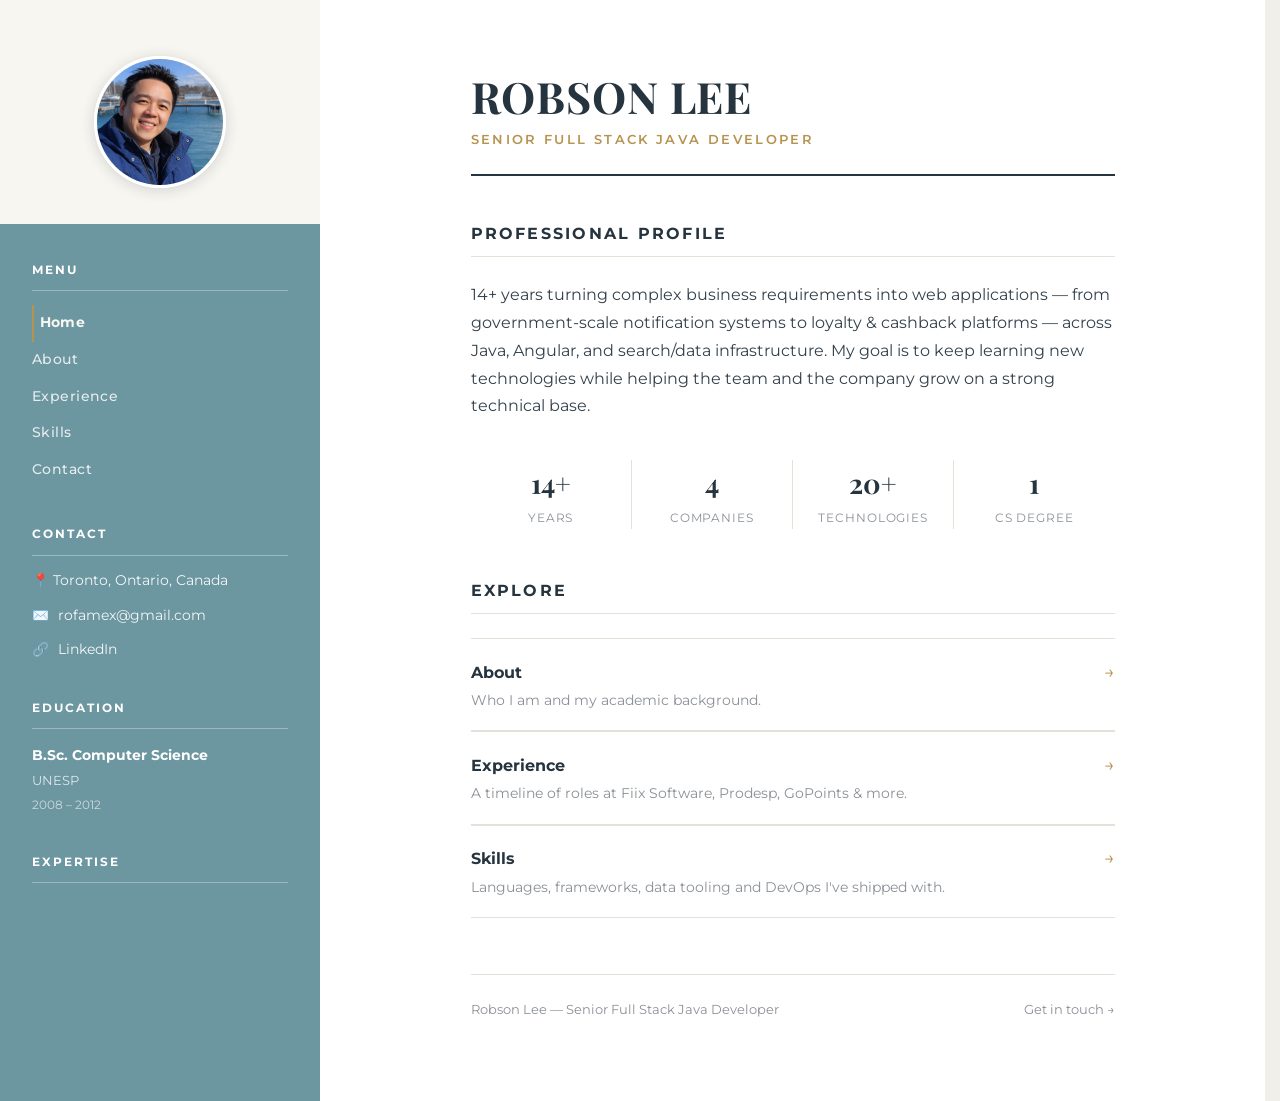
==== commit 251d96f6: "main" ====
--- a/index.html
+++ b/index.html
@@ -24,6 +24,7 @@
 <div class="layout">
 
   <aside class="sidebar" id="site-sidebar">
+   <div class="sidebar-sticky">
     <div class="sidebar-top">
       <div class="avatar">
         <img src="assets/img/my_photo.jpg" alt="Robson Lee"
@@ -69,6 +70,7 @@
         </ul>
       </div>
     </div>
+   </div>
   </aside>
 
   <main class="main">
--- a/assets/css/style.css
+++ b/assets/css/style.css
@@ -76,7 +76,14 @@
   box-shadow: 0 0 60px rgba(38, 52, 63, 0.08);
 }
 
+/* Outer sidebar: stretches to match the full page height (grid row height),
+   so its background keeps going even on pages taller than one viewport.
+   The sticky, viewport-height content lives in .sidebar-sticky below. */
 .sidebar {
+  background: var(--teal);
+}
+
+.sidebar-sticky {
   position: sticky;
   top: 0;
   height: 100vh;
@@ -575,6 +582,6 @@
 .main-footer a:hover { color: var(--gold); }
 
 @media print {
-  .sidebar { position: static; height: auto; }
+  .sidebar-sticky { position: static; height: auto; }
   .layout { grid-template-columns: 280px 1fr; }
 }
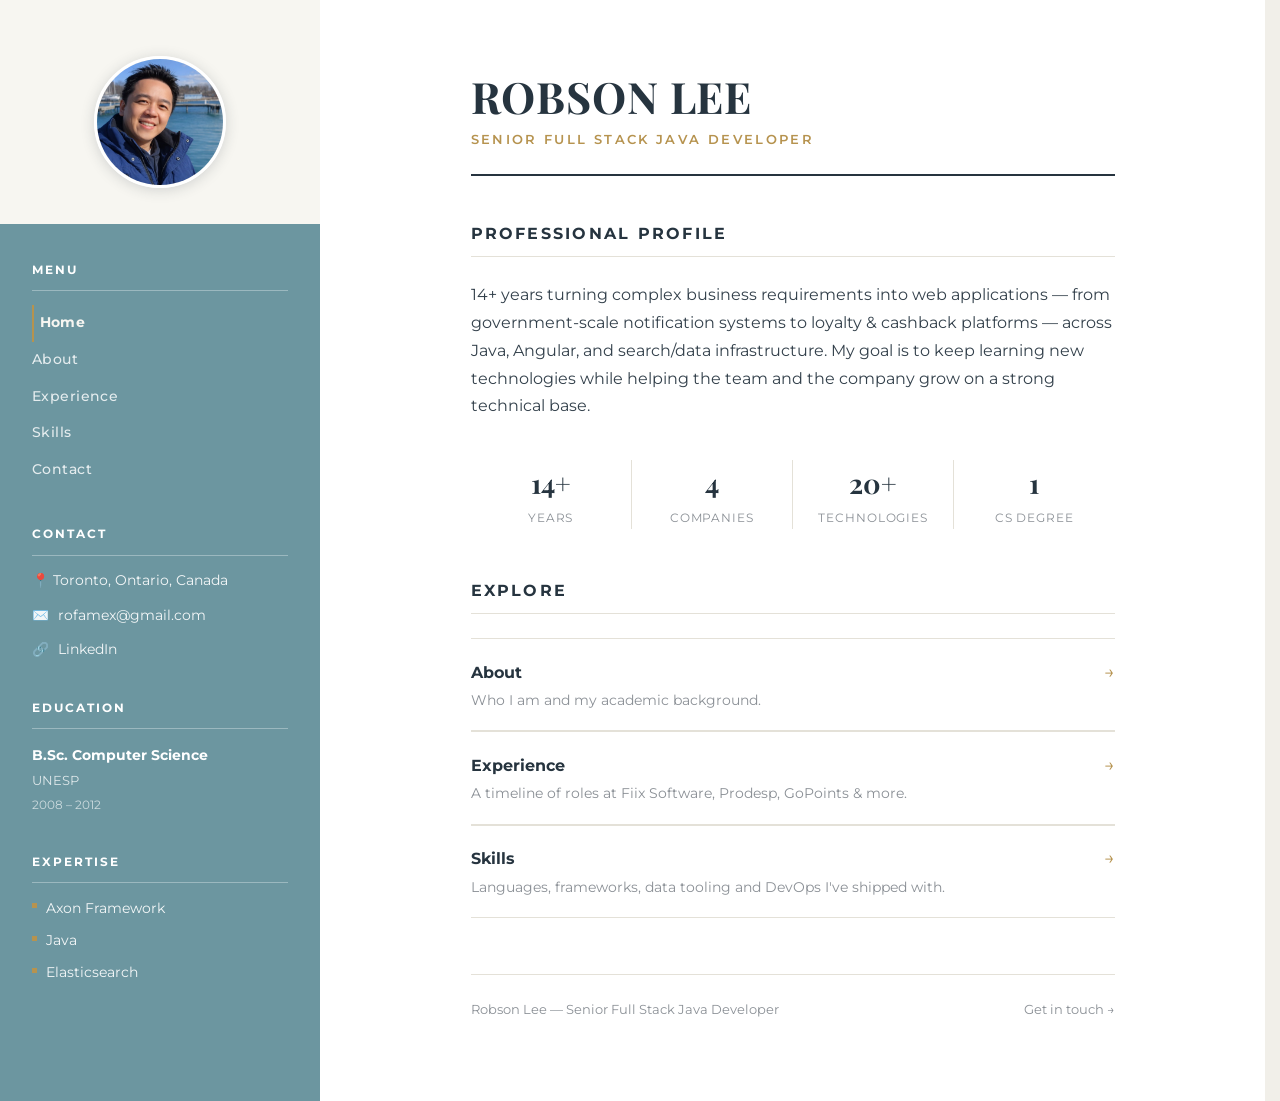
==== commit 307ddb81: "main" ====
--- a/index.html
+++ b/index.html
@@ -148,7 +148,7 @@
       </div>
 
       <div class="main-footer">
-        <span>Robson Lee — Senior Full Stack Java Developer</span>
+        <span>Robson Lee<span class="footer-role"> — Senior Full Stack Java Developer</span></span>
         <a href="contact.html">Get in touch →</a>
       </div>
     </div>
--- a/assets/css/style.css
+++ b/assets/css/style.css
@@ -86,7 +86,6 @@
 .sidebar-sticky {
   position: sticky;
   top: 0;
-  height: 100vh;
   display: flex;
   flex-direction: column;
 }
@@ -184,6 +183,7 @@
     left: 0;
     height: 100vh;
     width: min(320px, 85vw);
+    overflow-y: auto;
     transform: translateX(-100%);
     transition: transform 0.32s cubic-bezier(0.16, 0.84, 0.44, 1);
     z-index: 90;
@@ -219,6 +219,7 @@
 /* Very small phones */
 @media (max-width: 360px) {
   .main-inner { padding: 1.75rem 0.9rem 2.5rem; }
+  .footer-role { display: none; }
 }
 
 @media (prefers-reduced-motion: reduce) {
@@ -272,8 +273,6 @@
   background: var(--teal);
   color: #fff;
   padding: 2.25rem 2rem 3rem;
-  flex: 1;
-  overflow-y: auto;
 }
 
 .side-section { margin-bottom: 2.25rem; }
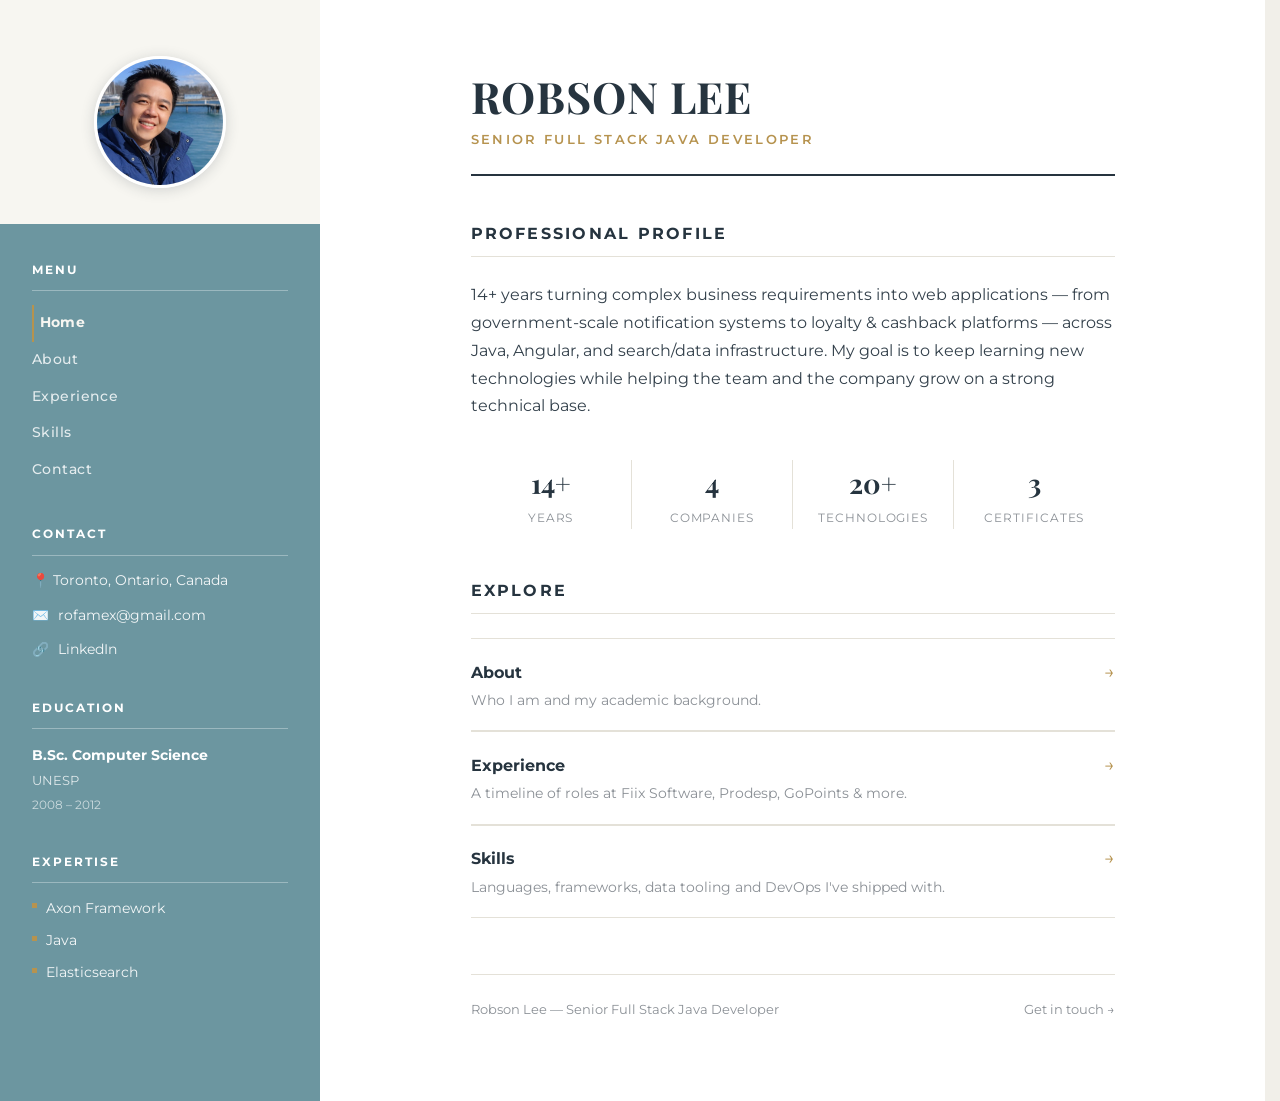
==== commit 1ccf5976: "Update index.html" ====
--- a/index.html
+++ b/index.html
@@ -107,8 +107,8 @@
             <div class="stat-label">Technologies</div>
           </div>
           <div class="stat">
-            <div class="stat-num" data-count="1">1</div>
-            <div class="stat-label">CS Degree</div>
+            <div class="stat-num" data-count="3">1</div>
+            <div class="stat-label">Certificates</div>
           </div>
         </div>
       </div>
--- a/assets/css/style.css
+++ b/assets/css/style.css
@@ -216,10 +216,13 @@
   .sidebar-bottom { padding: 1.75rem 1.25rem 2.25rem; }
 }
 
+@media (max-width: 440px) {
+  .footer-role { display: none; }
+}
+
 /* Very small phones */
 @media (max-width: 360px) {
   .main-inner { padding: 1.75rem 0.9rem 2.5rem; }
-  .footer-role { display: none; }
 }
 
 @media (prefers-reduced-motion: reduce) {
